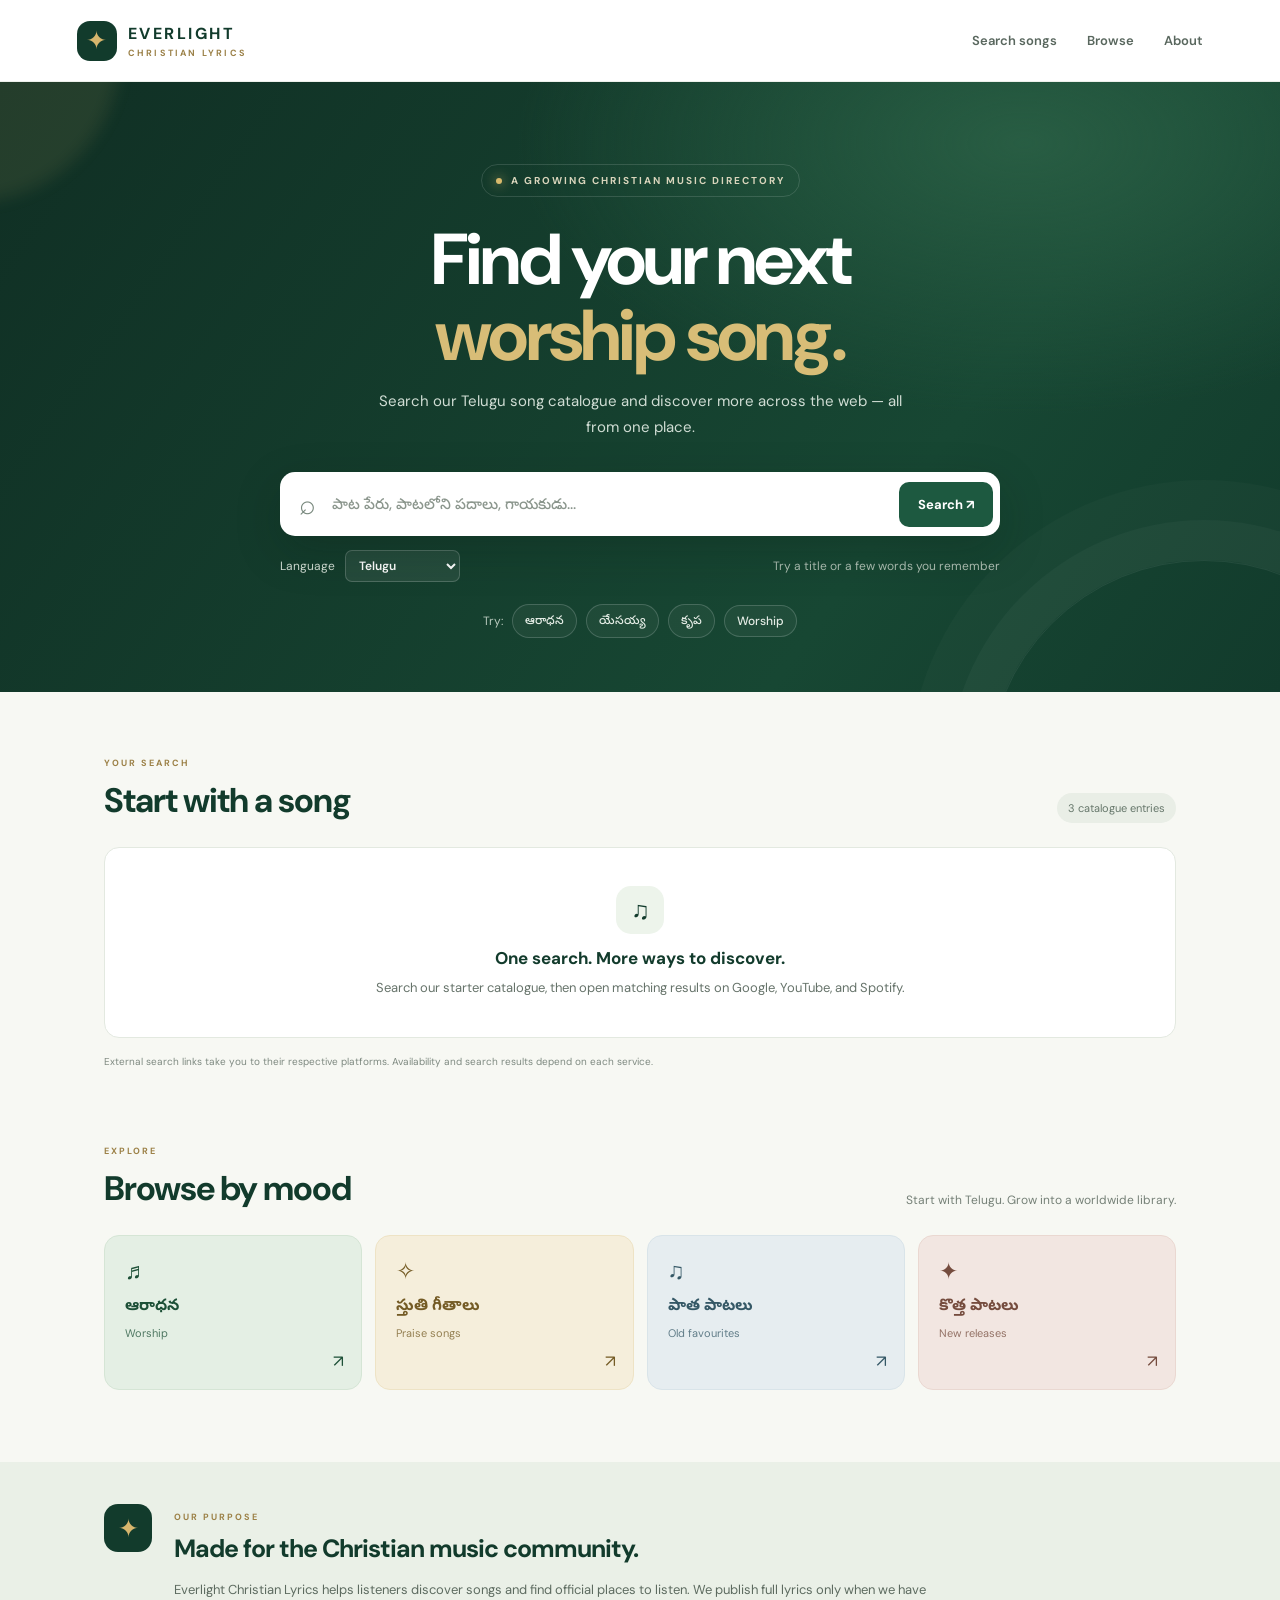
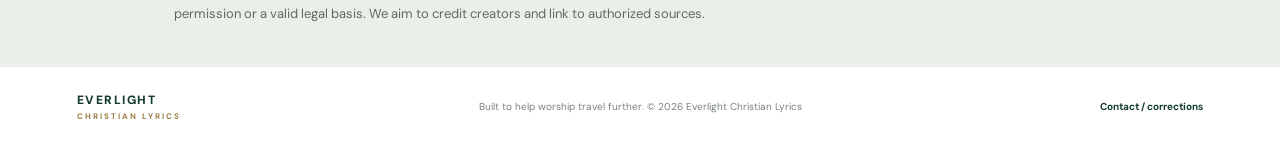
==== index.html @ e4e95d20 "Add files via upload" ====
<!doctype html>
<html lang="en">
<head>
  <meta charset="utf-8">
  <meta name="viewport" content="width=device-width, initial-scale=1">
  <meta name="theme-color" content="#123b2c">
  <meta name="description" content="Discover Telugu Christian songs, lyrics resources, and official listening links with Everlight Christian Lyrics.">
  <title>Everlight Christian Lyrics — Find Your Worship Song</title>
  <link rel="preconnect" href="https://fonts.googleapis.com">
  <link rel="preconnect" href="https://fonts.gstatic.com" crossorigin>
  <link href="https://fonts.googleapis.com/css2?family=DM+Sans:wght@400;500;600;700&family=Noto+Sans+Telugu:wght@400;500;600;700;800&display=swap" rel="stylesheet">
  <link rel="stylesheet" href="styles.css">
</head>
<body>
  <header class="site-header">
    <a class="brand" href="#" aria-label="Everlight Christian Lyrics home">
      <span class="brand-mark" aria-hidden="true">✦</span>
      <span><strong>EVERLIGHT</strong><small>CHRISTIAN LYRICS</small></span>
    </a>
    <nav aria-label="Main navigation">
      <a href="#search">Search songs</a>
      <a href="#browse">Browse</a>
      <a href="#about">About</a>
    </nav>
  </header>

  <main>
    <section class="hero" id="search">
      <div class="hero-glow"></div>
      <div class="eyebrow"><span class="eyebrow-dot"></span> A growing Christian music directory</div>
      <h1>Find your next<br><em>worship song.</em></h1>
      <p class="hero-copy">Search our Telugu song catalogue and discover more across the web — all from one place.</p>
      <form id="search-form" class="search-box" role="search">
        <span class="search-icon" aria-hidden="true">⌕</span>
        <input id="search-input" type="search" placeholder="పాట పేరు, పాటలోని పదాలు, గాయకుడు..." autocomplete="off" aria-label="Search songs, lyrics snippets, or artists">
        <button type="submit">Search <span aria-hidden="true">↗</span></button>
      </form>
      <div class="search-options">
        <label for="language-filter">Language</label>
        <select id="language-filter">
          <option value="all">All languages</option>
          <option value="Telugu" selected>Telugu</option>
          <option value="English">English</option>
          <option value="Hindi">Hindi</option>
          <option value="Tamil">Tamil</option>
          <option value="Malayalam">Malayalam</option>
          <option value="Kannada">Kannada</option>
        </select>
        <span class="search-note">Try a title or a few words you remember</span>
      </div>
      <div class="quick-searches" aria-label="Popular search suggestions">
        <span>Try:</span>
        <button type="button" data-query="ఆరాధన">ఆరాధన</button>
        <button type="button" data-query="యేసయ్య">యేసయ్య</button>
        <button type="button" data-query="కృప">కృప</button>
        <button type="button" data-query="worship">Worship</button>
      </div>
    </section>

    <section class="results-section" id="results" aria-live="polite">
      <div class="section-heading">
        <div><span class="section-kicker">YOUR SEARCH</span><h2 id="results-title">Start with a song</h2></div>
        <span id="result-count" class="result-count">Catalogue + web</span>
      </div>
      <div id="results-list" class="results-grid">
        <article class="welcome-card">
          <div class="welcome-icon">♫</div>
          <h3>One search. More ways to discover.</h3>
          <p>Search our starter catalogue, then open matching results on Google, YouTube, and Spotify.</p>
        </article>
      </div>
      <p class="disclaimer">External search links take you to their respective platforms. Availability and search results depend on each service.</p>
    </section>

    <section class="browse-section" id="browse">
      <div class="section-heading">
        <div><span class="section-kicker">EXPLORE</span><h2>Browse by mood</h2></div>
        <p class="section-subtitle">Start with Telugu. Grow into a worldwide library.</p>
      </div>
      <div class="category-grid">
        <button class="category-card green" data-query="Telugu Christian worship songs"><span class="category-symbol">♬</span><strong>ఆరాధన</strong><small>Worship</small><span class="card-arrow">↗</span></button>
        <button class="category-card gold" data-query="Telugu Christian praise songs"><span class="category-symbol">✧</span><strong>స్తుతి గీతాలు</strong><small>Praise songs</small><span class="card-arrow">↗</span></button>
        <button class="category-card blue" data-query="Telugu Christian old songs hymns"><span class="category-symbol">♫</span><strong>పాత పాటలు</strong><small>Old favourites</small><span class="card-arrow">↗</span></button>
        <button class="category-card rose" data-query="Telugu Christian new songs"><span class="category-symbol">✦</span><strong>కొత్త పాటలు</strong><small>New releases</small><span class="card-arrow">↗</span></button>
      </div>
    </section>

    <section class="about-section" id="about">
      <div class="about-mark">✦</div>
      <div><span class="section-kicker">OUR PURPOSE</span><h2>Made for the Christian music community.</h2>
        <p>Everlight Christian Lyrics helps listeners discover songs and find official places to listen. We publish full lyrics only when we have permission or a valid legal basis. We aim to credit creators and link to authorized sources.</p>
      </div>
    </section>
  </main>

  <footer>
    <a class="footer-brand" href="#">EVERLIGHT <span>CHRISTIAN LYRICS</span></a>
    <span>Built to help worship travel further. © <span id="year"></span> Everlight Christian Lyrics</span>
    <a href="mailto:hello@example.com" id="contact-link">Contact / corrections</a>
  </footer>
  <script src="app.js"></script>
</body>
</html>
---- styles.css ----
:root{--forest:#123b2c;--forest2:#1d5940;--leaf:#8bbf91;--gold:#d7b66d;--cream:#f7f8f3;--ink:#18251e;--muted:#66736a;--line:#e3e9e0;--white:#fff}
*{box-sizing:border-box}html{scroll-behavior:smooth}body{margin:0;background:var(--cream);color:var(--ink);font-family:"DM Sans","Noto Sans Telugu",sans-serif}a{color:inherit;text-decoration:none}.site-header{height:82px;display:flex;align-items:center;justify-content:space-between;padding:0 clamp(20px,6vw,88px);background:#fff;border-bottom:1px solid #edf0eb}.brand{display:flex;align-items:center;gap:11px;color:var(--forest)}.brand-mark{display:grid;place-items:center;width:40px;height:40px;border-radius:13px;background:var(--forest);color:var(--gold);font-size:25px}.brand strong{display:block;font-size:16px;letter-spacing:2.5px}.brand small{display:block;margin-top:3px;font-size:9px;font-weight:700;letter-spacing:2.2px;color:#9b8148}.site-header nav{display:flex;gap:30px;color:#59675e;font-size:13px;font-weight:600}.site-header nav a:hover{color:var(--forest)}.hero{position:relative;overflow:hidden;background:radial-gradient(ellipse at 80% 10%,#285d43 0%,transparent 35%),linear-gradient(125deg,#102f24,#174733 70%,#123b2c);color:#fff;padding:82px 20px 54px;text-align:center}.hero:after{content:"";position:absolute;width:430px;height:430px;border:1px solid #ffffff12;border-radius:50%;right:-140px;bottom:-300px;box-shadow:0 0 0 40px #ffffff08,0 0 0 80px #ffffff05;pointer-events:none}.hero-glow{position:absolute;width:300px;height:300px;left:-180px;top:-180px;background:#d8ba6b1a;filter:blur(8px);border-radius:50%}.eyebrow,.section-kicker{font-size:10px;letter-spacing:2px;font-weight:700;text-transform:uppercase}.eyebrow{display:inline-flex;align-items:center;gap:9px;color:#d9d5bc;border:1px solid #ffffff22;border-radius:30px;padding:9px 14px}.eyebrow-dot{width:6px;height:6px;border-radius:50%;background:#d9ba6c;box-shadow:0 0 12px #d9ba6c}.hero h1{font-size:clamp(42px,6vw,72px);line-height:1.05;letter-spacing:-2.8px;margin:25px 0 16px;font-weight:700}.hero h1 em{font-style:normal;color:#d8bd77}.hero-copy{max-width:540px;margin:0 auto;color:#d0ddd4;font-size:15px;line-height:1.7}.search-box{position:relative;display:flex;align-items:center;max-width:720px;margin:32px auto 0;padding:7px;background:#fff;border-radius:15px;box-shadow:0 15px 45px #071c1438}.search-icon{font-size:28px;color:#78887d;padding:0 12px}.search-box input{flex:1;min-width:0;border:0;outline:0;font:500 15px "DM Sans","Noto Sans Telugu",sans-serif;color:#1c2e23;padding:15px 4px;background:transparent}.search-box input::placeholder{color:#8b968d}.search-box button{border:0;background:var(--forest2);color:#fff;border-radius:10px;padding:14px 19px;font:700 13px "DM Sans",sans-serif;cursor:pointer;white-space:nowrap}.search-box button:hover{background:#26704e}.search-options{max-width:720px;margin:14px auto 0;display:flex;align-items:center;gap:10px;text-align:left;color:#d2ded5;font-size:12px}.search-options select{background:#ffffff13;border:1px solid #ffffff30;color:#fff;border-radius:7px;padding:6px 9px;font:600 12px "DM Sans",sans-serif}.search-options select option{color:#15251c}.search-note{margin-left:auto;color:#aebfb3}.quick-searches{display:flex;justify-content:center;align-items:center;flex-wrap:wrap;gap:9px;margin-top:22px;color:#b8c9bd;font-size:12px}.quick-searches button{border:1px solid #ffffff2c;background:#ffffff0b;color:#e4ece5;border-radius:20px;padding:7px 12px;font:500 12px "DM Sans","Noto Sans Telugu",sans-serif;cursor:pointer}.quick-searches button:hover{background:#ffffff1b}.results-section,.browse-section{max-width:1120px;margin:0 auto;padding:58px 24px}.section-heading{display:flex;align-items:end;justify-content:space-between;gap:20px;margin-bottom:24px}.section-kicker{color:#9c8147;font-size:9px}.section-heading h2,.about-section h2{font-size:clamp(25px,3vw,34px);letter-spacing:-1px;margin:7px 0 0;color:var(--forest)}.result-count{font-size:11px;color:#66776b;background:#e9eee6;padding:8px 11px;border-radius:20px}.results-grid{display:grid;grid-template-columns:repeat(2,minmax(0,1fr));gap:13px}.welcome-card,.song-card,.empty-card{border:1px solid var(--line);background:#fff;border-radius:15px;padding:23px}.welcome-card{grid-column:1/-1;text-align:center;padding:38px 20px}.welcome-icon{display:grid;place-items:center;margin:0 auto 13px;width:48px;height:48px;background:#edf4eb;color:var(--forest);border-radius:15px;font-size:25px}.welcome-card h3,.empty-card h3{margin:0 0 8px;font-size:17px;color:var(--forest)}.welcome-card p,.empty-card p{margin:0;color:var(--muted);font-size:13px;line-height:1.7}.song-card{display:flex;flex-direction:column;gap:12px}.song-top{display:flex;gap:12px;align-items:flex-start}.song-symbol{flex:0 0 43px;width:43px;height:43px;border-radius:12px;background:#edf4eb;color:var(--forest);display:grid;place-items:center;font-size:21px}.song-card h3{margin:0 0 4px;font-size:16px;color:var(--forest);line-height:1.45}.song-meta{font-size:11px;color:#778379}.song-description{font-size:12px;color:#536157;line-height:1.65;margin:0}.song-actions{display:flex;flex-wrap:wrap;gap:7px;margin-top:auto}.song-actions a{font-size:11px;font-weight:700;border:1px solid #dce6db;color:var(--forest);padding:8px 10px;border-radius:8px}.song-actions a:hover{background:#edf4eb}.web-search-card{grid-column:1/-1;background:#f0f5ed;border:1px solid #dfe9dc;border-radius:15px;padding:21px}.web-search-card h3{margin:0 0 7px;color:var(--forest);font-size:15px}.web-search-card p{margin:0 0 14px;font-size:12px;color:#647468}.web-links{display:flex;flex-wrap:wrap;gap:9px}.web-links a{background:var(--forest);color:#fff;padding:10px 13px;border-radius:8px;font-size:12px;font-weight:700}.disclaimer{font-size:10px;color:#7e8980;margin:16px 0 0;line-height:1.6}.browse-section{padding-top:10px;padding-bottom:72px}.section-subtitle{font-size:12px;color:#758077;margin:0 0 3px}.category-grid{display:grid;grid-template-columns:repeat(4,minmax(0,1fr));gap:13px}.category-card{position:relative;text-align:left;min-height:155px;padding:20px;border:1px solid transparent;border-radius:15px;cursor:pointer;display:flex;flex-direction:column;align-items:flex-start;gap:8px;font-family:"DM Sans","Noto Sans Telugu",sans-serif;transition:transform .2s}.category-card:hover{transform:translateY(-3px)}.category-card.green{background:#e4efe4;color:#1d5037;border-color:#d5e5d5}.category-card.gold{background:#f5eedb;color:#745b25;border-color:#eee3c5}.category-card.blue{background:#e6edf0;color:#355866;border-color:#d9e4e9}.category-card.rose{background:#f2e6e1;color:#754c3e;border-color:#ead8d1}.category-symbol{font-size:23px}.category-card strong{font-size:16px}.category-card small{font-size:11px;opacity:.75}.card-arrow{position:absolute;right:17px;bottom:17px;font-size:17px}.about-section{display:flex;align-items:flex-start;gap:22px;background:#eaf0e7;padding:42px max(24px,calc((100% - 1072px)/2));}.about-mark{flex:0 0 48px;height:48px;border-radius:14px;background:var(--forest);color:var(--gold);display:grid;place-items:center;font-size:25px}.about-section h2{font-size:25px}.about-section p{max-width:760px;color:#5d6b60;font-size:13px;line-height:1.8;margin-bottom:0}footer{display:flex;align-items:center;justify-content:space-between;gap:15px;padding:25px clamp(20px,6vw,88px);background:#fff;color:#788279;font-size:10px}.footer-brand{font-size:12px;font-weight:800;letter-spacing:1.5px;color:var(--forest)}.footer-brand span{display:block;font-size:8px;letter-spacing:2px;color:#9c8147;margin-top:3px}footer>a:last-child{font-weight:700;color:var(--forest)}@media(max-width:700px){.site-header{height:70px;padding:0 18px}.site-header nav{gap:13px;font-size:11px}.brand-mark{width:35px;height:35px}.brand strong{font-size:13px;letter-spacing:1.8px}.brand small{font-size:7px;letter-spacing:1.6px}.hero{padding:64px 17px 42px}.hero h1{letter-spacing:-1.8px}.hero-copy{font-size:13px}.search-box{gap:2px}.search-box input{font-size:13px}.search-box button{padding:13px 12px}.search-options{flex-wrap:wrap}.search-note{width:100%;margin-left:0}.results-section,.browse-section{padding:42px 17px}.results-grid{grid-template-columns:1fr}.section-heading{align-items:flex-start}.section-subtitle{max-width:130px;line-height:1.6}.category-grid{grid-template-columns:repeat(2,minmax(0,1fr))}.category-card{min-height:135px;padding:16px}.about-section{padding:34px 18px;gap:14px}.about-section h2{font-size:22px}footer{align-items:flex-start;flex-direction:column;padding:24px 18px;gap:12px}}@media(max-width:390px){.site-header nav a:nth-child(2){display:none}.hero h1{font-size:41px}.search-icon{padding:0 6px}.search-box button{font-size:11px}.category-card strong{font-size:14px}}
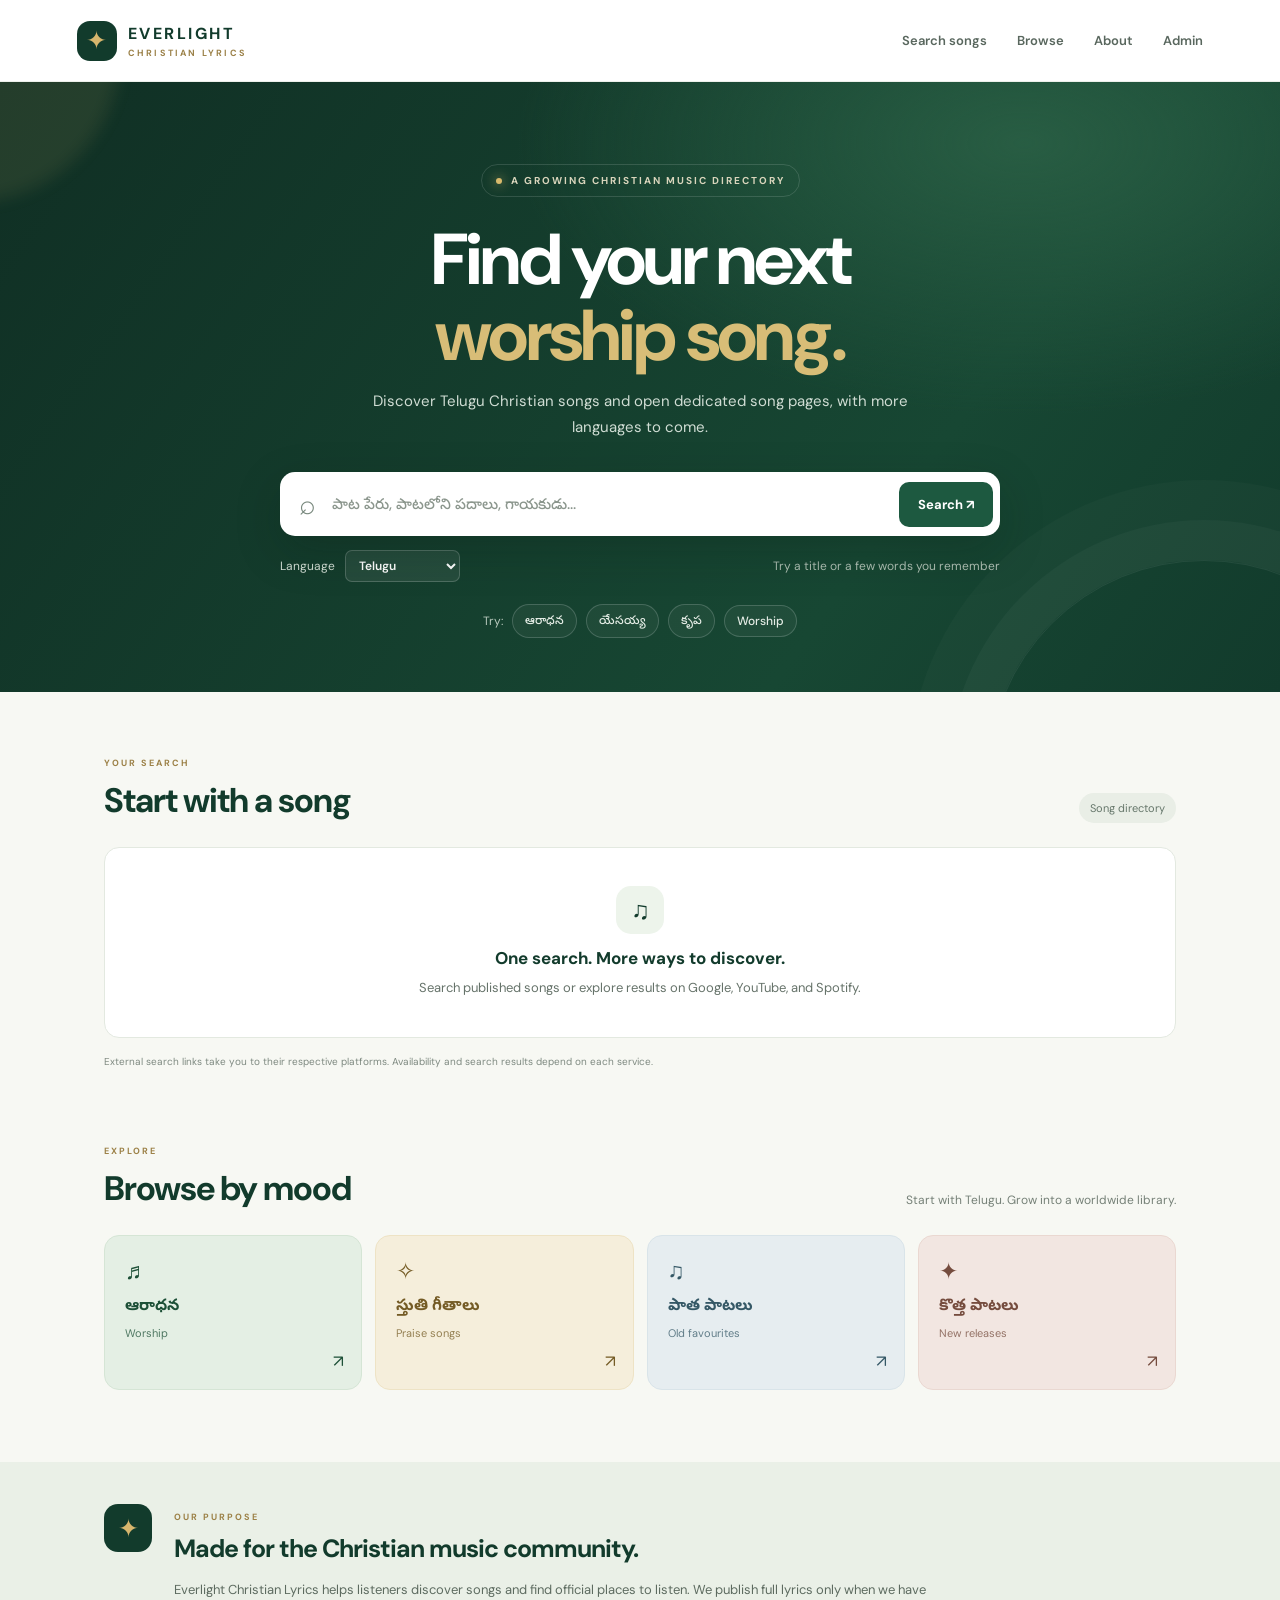
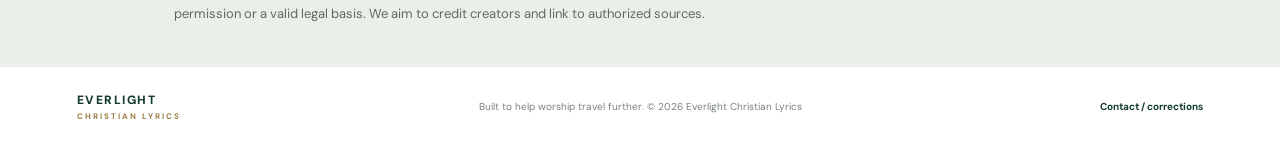
==== commit c350609b: "Add files via upload" ====
--- a/index.html
+++ b/index.html
@@ -21,6 +21,7 @@
       <a href="#search">Search songs</a>
       <a href="#browse">Browse</a>
       <a href="#about">About</a>
+      <a href="/admin/">Admin</a>
     </nav>
   </header>
 
@@ -29,7 +30,7 @@
       <div class="hero-glow"></div>
       <div class="eyebrow"><span class="eyebrow-dot"></span> A growing Christian music directory</div>
       <h1>Find your next<br><em>worship song.</em></h1>
-      <p class="hero-copy">Search our Telugu song catalogue and discover more across the web — all from one place.</p>
+      <p class="hero-copy">Discover Telugu Christian songs and open dedicated song pages, with more languages to come.</p>
       <form id="search-form" class="search-box" role="search">
         <span class="search-icon" aria-hidden="true">⌕</span>
         <input id="search-input" type="search" placeholder="పాట పేరు, పాటలోని పదాలు, గాయకుడు..." autocomplete="off" aria-label="Search songs, lyrics snippets, or artists">
@@ -66,7 +67,7 @@
         <article class="welcome-card">
           <div class="welcome-icon">♫</div>
           <h3>One search. More ways to discover.</h3>
-          <p>Search our starter catalogue, then open matching results on Google, YouTube, and Spotify.</p>
+          <p>Search published songs or explore results on Google, YouTube, and Spotify.</p>
         </article>
       </div>
       <p class="disclaimer">External search links take you to their respective platforms. Availability and search results depend on each service.</p>
@@ -96,7 +97,7 @@
   <footer>
     <a class="footer-brand" href="#">EVERLIGHT <span>CHRISTIAN LYRICS</span></a>
     <span>Built to help worship travel further. © <span id="year"></span> Everlight Christian Lyrics</span>
-    <a href="mailto:hello@example.com" id="contact-link">Contact / corrections</a>
+    <a href="mailto:REPLACE_WITH_YOUR_EMAIL" id="contact-link">Contact / corrections</a>
   </footer>
   <script src="app.js"></script>
 </body>
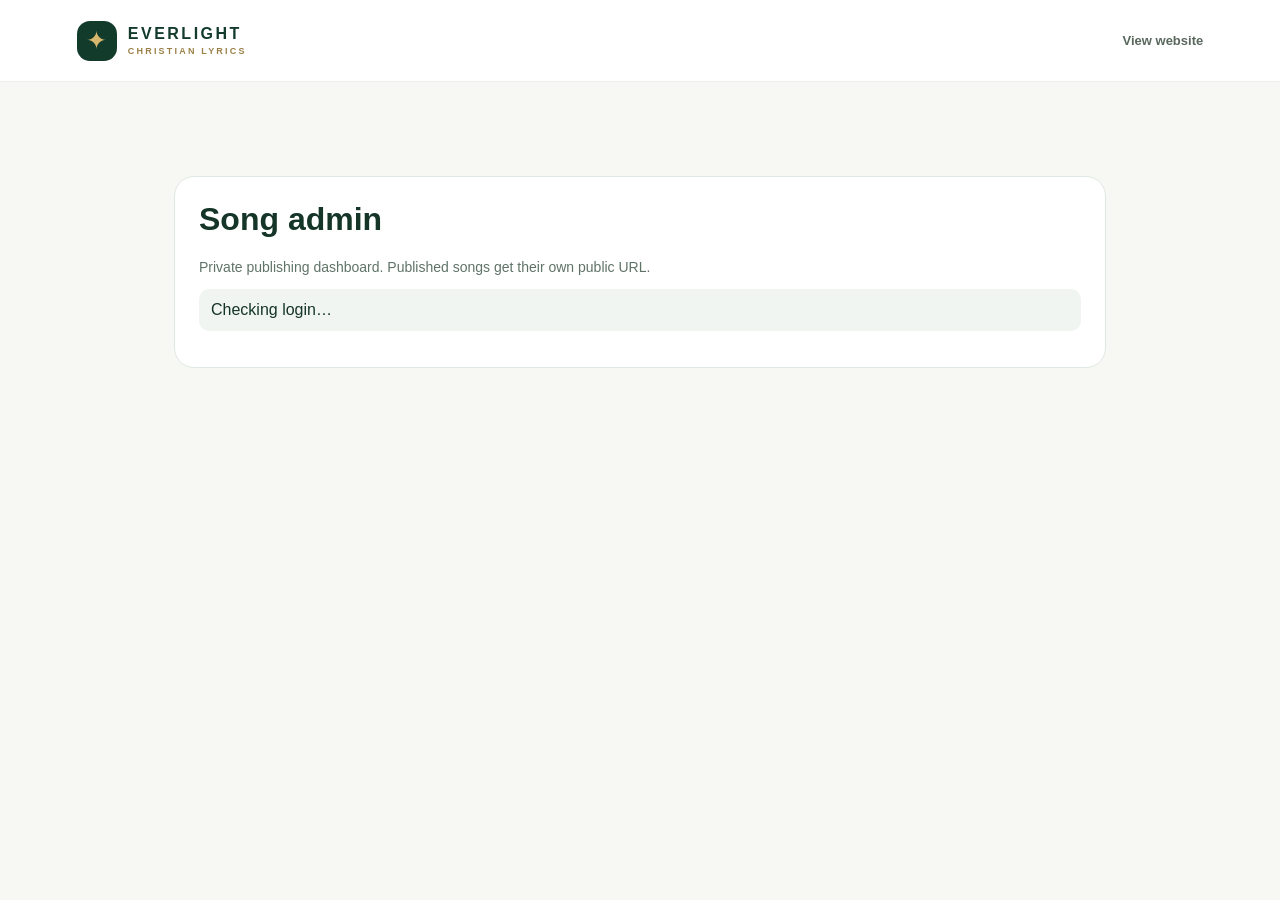
==== commit 82f38f20: "Add files via upload" ====
--- a/index.html
+++ b/index.html
@@ -1,104 +1,5 @@
-<!doctype html>
-<html lang="en">
-<head>
-  <meta charset="utf-8">
-  <meta name="viewport" content="width=device-width, initial-scale=1">
-  <meta name="theme-color" content="#123b2c">
-  <meta name="description" content="Discover Telugu Christian songs, lyrics resources, and official listening links with Everlight Christian Lyrics.">
-  <title>Everlight Christian Lyrics — Find Your Worship Song</title>
-  <link rel="preconnect" href="https://fonts.googleapis.com">
-  <link rel="preconnect" href="https://fonts.gstatic.com" crossorigin>
-  <link href="https://fonts.googleapis.com/css2?family=DM+Sans:wght@400;500;600;700&family=Noto+Sans+Telugu:wght@400;500;600;700;800&display=swap" rel="stylesheet">
-  <link rel="stylesheet" href="styles.css">
-</head>
-<body>
-  <header class="site-header">
-    <a class="brand" href="#" aria-label="Everlight Christian Lyrics home">
-      <span class="brand-mark" aria-hidden="true">✦</span>
-      <span><strong>EVERLIGHT</strong><small>CHRISTIAN LYRICS</small></span>
-    </a>
-    <nav aria-label="Main navigation">
-      <a href="#search">Search songs</a>
-      <a href="#browse">Browse</a>
-      <a href="#about">About</a>
-      <a href="/admin/">Admin</a>
-    </nav>
-  </header>
-
-  <main>
-    <section class="hero" id="search">
-      <div class="hero-glow"></div>
-      <div class="eyebrow"><span class="eyebrow-dot"></span> A growing Christian music directory</div>
-      <h1>Find your next<br><em>worship song.</em></h1>
-      <p class="hero-copy">Discover Telugu Christian songs and open dedicated song pages, with more languages to come.</p>
-      <form id="search-form" class="search-box" role="search">
-        <span class="search-icon" aria-hidden="true">⌕</span>
-        <input id="search-input" type="search" placeholder="పాట పేరు, పాటలోని పదాలు, గాయకుడు..." autocomplete="off" aria-label="Search songs, lyrics snippets, or artists">
-        <button type="submit">Search <span aria-hidden="true">↗</span></button>
-      </form>
-      <div class="search-options">
-        <label for="language-filter">Language</label>
-        <select id="language-filter">
-          <option value="all">All languages</option>
-          <option value="Telugu" selected>Telugu</option>
-          <option value="English">English</option>
-          <option value="Hindi">Hindi</option>
-          <option value="Tamil">Tamil</option>
-          <option value="Malayalam">Malayalam</option>
-          <option value="Kannada">Kannada</option>
-        </select>
-        <span class="search-note">Try a title or a few words you remember</span>
-      </div>
-      <div class="quick-searches" aria-label="Popular search suggestions">
-        <span>Try:</span>
-        <button type="button" data-query="ఆరాధన">ఆరాధన</button>
-        <button type="button" data-query="యేసయ్య">యేసయ్య</button>
-        <button type="button" data-query="కృప">కృప</button>
-        <button type="button" data-query="worship">Worship</button>
-      </div>
-    </section>
-
-    <section class="results-section" id="results" aria-live="polite">
-      <div class="section-heading">
-        <div><span class="section-kicker">YOUR SEARCH</span><h2 id="results-title">Start with a song</h2></div>
-        <span id="result-count" class="result-count">Catalogue + web</span>
-      </div>
-      <div id="results-list" class="results-grid">
-        <article class="welcome-card">
-          <div class="welcome-icon">♫</div>
-          <h3>One search. More ways to discover.</h3>
-          <p>Search published songs or explore results on Google, YouTube, and Spotify.</p>
-        </article>
-      </div>
-      <p class="disclaimer">External search links take you to their respective platforms. Availability and search results depend on each service.</p>
-    </section>
-
-    <section class="browse-section" id="browse">
-      <div class="section-heading">
-        <div><span class="section-kicker">EXPLORE</span><h2>Browse by mood</h2></div>
-        <p class="section-subtitle">Start with Telugu. Grow into a worldwide library.</p>
-      </div>
-      <div class="category-grid">
-        <button class="category-card green" data-query="Telugu Christian worship songs"><span class="category-symbol">♬</span><strong>ఆరాధన</strong><small>Worship</small><span class="card-arrow">↗</span></button>
-        <button class="category-card gold" data-query="Telugu Christian praise songs"><span class="category-symbol">✧</span><strong>స్తుతి గీతాలు</strong><small>Praise songs</small><span class="card-arrow">↗</span></button>
-        <button class="category-card blue" data-query="Telugu Christian old songs hymns"><span class="category-symbol">♫</span><strong>పాత పాటలు</strong><small>Old favourites</small><span class="card-arrow">↗</span></button>
-        <button class="category-card rose" data-query="Telugu Christian new songs"><span class="category-symbol">✦</span><strong>కొత్త పాటలు</strong><small>New releases</small><span class="card-arrow">↗</span></button>
-      </div>
-    </section>
-
-    <section class="about-section" id="about">
-      <div class="about-mark">✦</div>
-      <div><span class="section-kicker">OUR PURPOSE</span><h2>Made for the Christian music community.</h2>
-        <p>Everlight Christian Lyrics helps listeners discover songs and find official places to listen. We publish full lyrics only when we have permission or a valid legal basis. We aim to credit creators and link to authorized sources.</p>
-      </div>
-    </section>
-  </main>
-
-  <footer>
-    <a class="footer-brand" href="#">EVERLIGHT <span>CHRISTIAN LYRICS</span></a>
-    <span>Built to help worship travel further. © <span id="year"></span> Everlight Christian Lyrics</span>
-    <a href="mailto:REPLACE_WITH_YOUR_EMAIL" id="contact-link">Contact / corrections</a>
-  </footer>
-  <script src="app.js"></script>
-</body>
-</html>
+<!doctype html><html lang="en"><head><meta charset="utf-8"><meta name="viewport" content="width=device-width,initial-scale=1"><meta name="robots" content="noindex,nofollow"><title>Admin — Everlight Christian Lyrics</title><link rel="stylesheet" href="/styles.css"><style>
+.admin-wrap{max-width:980px;margin:50px auto;padding:24px}.admin-panel{background:#fff;border:1px solid #dfe8e1;border-radius:20px;padding:24px;margin:20px 0;color:#153528}.admin-panel h1,.admin-panel h2{margin-top:0}.admin-grid{display:grid;grid-template-columns:repeat(2,minmax(0,1fr));gap:14px}.admin-field{display:flex;flex-direction:column;gap:7px}.admin-field.full{grid-column:1/-1}.admin-field label{font-weight:700;font-size:14px}.admin-field input,.admin-field textarea,.admin-field select{width:100%;padding:12px;border:1px solid #cbd8cf;border-radius:10px;font:inherit;background:#fff;color:#17382b}.admin-field textarea{min-height:140px;resize:vertical}.admin-actions{display:flex;gap:10px;flex-wrap:wrap;margin-top:18px}.admin-btn{border:0;border-radius:10px;padding:12px 16px;background:#14583d;color:#fff;font-weight:700;cursor:pointer}.admin-btn.secondary{background:#eaf1ec;color:#16412e}.admin-btn.danger{background:#a52d2d}.admin-status{padding:12px;border-radius:10px;background:#f0f5f1;margin:12px 0;white-space:pre-wrap}.song-row{display:flex;justify-content:space-between;gap:15px;align-items:center;padding:14px 0;border-bottom:1px solid #e5ece7}.song-row small{display:block;color:#627268;margin-top:4px}.song-row button{margin:3px}.muted{color:#607368;font-size:14px}@media(max-width:650px){.admin-grid{grid-template-columns:1fr}.admin-field.full{grid-column:auto}.admin-wrap{padding:14px;margin:20px auto}.admin-panel{padding:16px}.song-row{align-items:flex-start;flex-direction:column}}
+</style></head><body><header class="site-header"><a class="brand" href="/"><span class="brand-mark">✦</span><span><strong>EVERLIGHT</strong><small>CHRISTIAN LYRICS</small></span></a><nav><a href="/">View website</a></nav></header><main class="admin-wrap"><div class="admin-panel"><h1>Song admin</h1><p class="muted">Private publishing dashboard. Published songs get their own public URL.</p><div id="status" class="admin-status" role="status">Checking login…</div><section id="login-section" hidden><form id="login-form"><div class="admin-field"><label for="password">Admin password</label><input id="password" type="password" autocomplete="current-password" required></div><div class="admin-actions"><button class="admin-btn">Log in</button></div></form></section><section id="dashboard" hidden><div class="admin-actions"><button class="admin-btn" id="new-song">+ Add new song</button><button class="admin-btn secondary" id="logout">Log out</button></div><p class="muted">Only publish lyrics you wrote, control, have permission to publish, or otherwise have a valid legal basis to use.</p></section></div>
+<section id="editor" class="admin-panel" hidden><h2 id="editor-heading">Add a song</h2><form id="song-form"><input type="hidden" id="song-id"><div class="admin-grid"><div class="admin-field"><label for="title">Song title *</label><input id="title" required maxlength="180"></div><div class="admin-field"><label for="artist">Singer / artist</label><input id="artist" maxlength="180"></div><div class="admin-field"><label for="language">Language</label><select id="language"><option>Telugu</option><option>English</option><option>Hindi</option><option>Tamil</option><option>Malayalam</option><option>Kannada</option><option>Other</option></select></div><div class="admin-field"><label for="slug">Page URL slug *</label><input id="slug" required pattern="[a-z0-9]+(?:-[a-z0-9]+)*" maxlength="180"><small class="muted">Example: yesayya-nee-prema</small></div><div class="admin-field full"><label for="description">Short description</label><textarea id="description" rows="2" maxlength="500"></textarea></div><div class="admin-field full"><label for="lyrics">Lyrics (only if authorized)</label><textarea id="lyrics" placeholder="Paste authorized lyrics here. Keep line breaks." rows="10"></textarea></div><div class="admin-field full"><label for="transliteration">Roman transliteration (optional)</label><textarea id="transliteration" rows="5"></textarea></div><div class="admin-field"><label for="youtubeUrl">Official YouTube URL</label><input id="youtubeUrl" type="url" placeholder="https://www.youtube.com/watch?v=..."></div><div class="admin-field"><label for="spotifyUrl">Spotify URL</label><input id="spotifyUrl" type="url" placeholder="https://open.spotify.com/..."></div><div class="admin-field full"><label for="searchTerms">Search terms / alternate spellings</label><input id="searchTerms" placeholder="Yesayya, Yesu, యేసయ్య (comma-separated)"></div><div class="admin-field full"><label><input type="checkbox" id="rightsConfirmed" required> I confirm I have the rights, permission, or another valid legal basis to publish any lyrics entered above.</label></div><div class="admin-field"><label for="publish">Publication status</label><select id="publish"><option value="draft">Save as draft</option><option value="published">Publish publicly</option></select></div></div><div class="admin-actions"><button class="admin-btn" type="submit">Save song</button><button class="admin-btn secondary" type="button" id="cancel-edit">Cancel</button></div></form></section>
+<section id="song-list-panel" class="admin-panel" hidden><h2>Your songs</h2><div id="song-list"></div></section></main><script src="/admin/admin.js"></script></body></html>
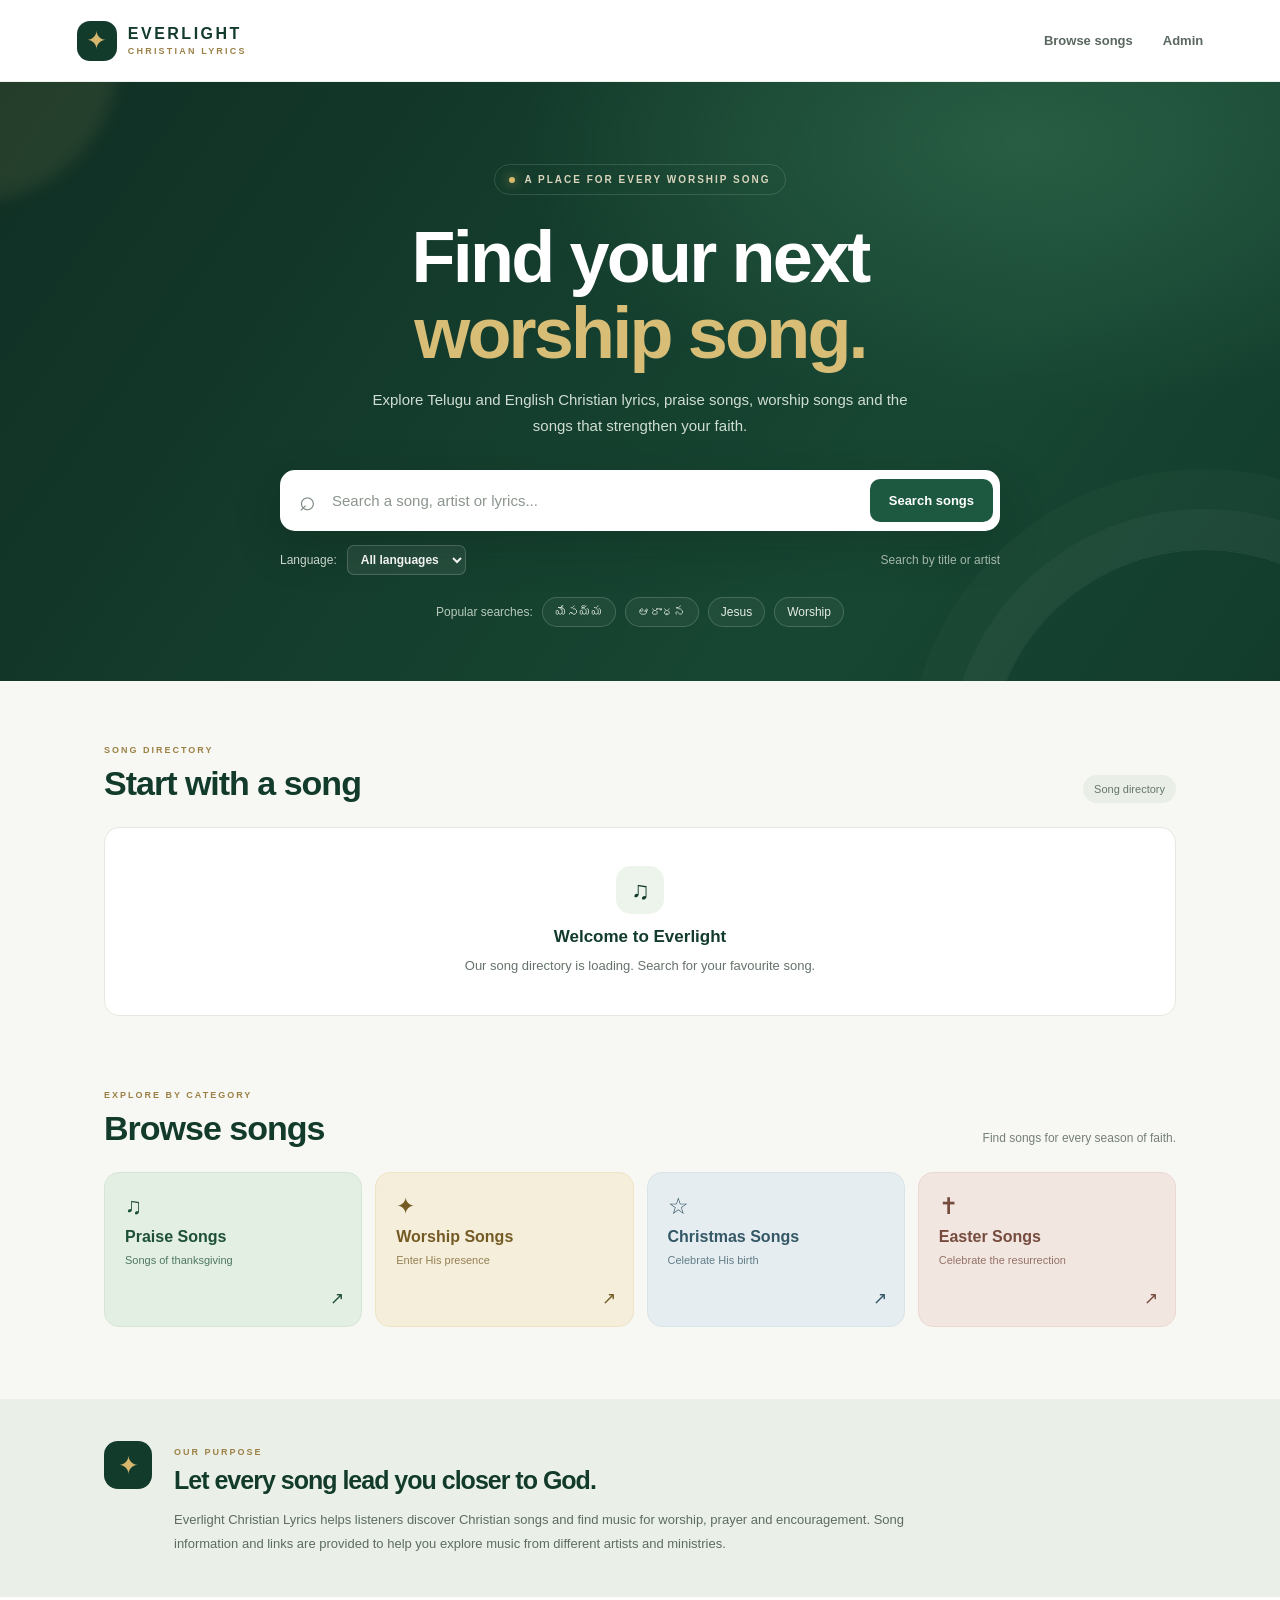
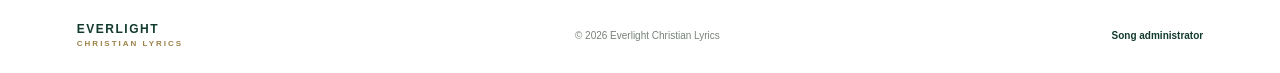
==== commit f6ae7c79: "Update index.html" ====
--- a/index.html
+++ b/index.html
@@ -1,5 +1,152 @@
-<!doctype html><html lang="en"><head><meta charset="utf-8"><meta name="viewport" content="width=device-width,initial-scale=1"><meta name="robots" content="noindex,nofollow"><title>Admin — Everlight Christian Lyrics</title><link rel="stylesheet" href="/styles.css"><style>
-.admin-wrap{max-width:980px;margin:50px auto;padding:24px}.admin-panel{background:#fff;border:1px solid #dfe8e1;border-radius:20px;padding:24px;margin:20px 0;color:#153528}.admin-panel h1,.admin-panel h2{margin-top:0}.admin-grid{display:grid;grid-template-columns:repeat(2,minmax(0,1fr));gap:14px}.admin-field{display:flex;flex-direction:column;gap:7px}.admin-field.full{grid-column:1/-1}.admin-field label{font-weight:700;font-size:14px}.admin-field input,.admin-field textarea,.admin-field select{width:100%;padding:12px;border:1px solid #cbd8cf;border-radius:10px;font:inherit;background:#fff;color:#17382b}.admin-field textarea{min-height:140px;resize:vertical}.admin-actions{display:flex;gap:10px;flex-wrap:wrap;margin-top:18px}.admin-btn{border:0;border-radius:10px;padding:12px 16px;background:#14583d;color:#fff;font-weight:700;cursor:pointer}.admin-btn.secondary{background:#eaf1ec;color:#16412e}.admin-btn.danger{background:#a52d2d}.admin-status{padding:12px;border-radius:10px;background:#f0f5f1;margin:12px 0;white-space:pre-wrap}.song-row{display:flex;justify-content:space-between;gap:15px;align-items:center;padding:14px 0;border-bottom:1px solid #e5ece7}.song-row small{display:block;color:#627268;margin-top:4px}.song-row button{margin:3px}.muted{color:#607368;font-size:14px}@media(max-width:650px){.admin-grid{grid-template-columns:1fr}.admin-field.full{grid-column:auto}.admin-wrap{padding:14px;margin:20px auto}.admin-panel{padding:16px}.song-row{align-items:flex-start;flex-direction:column}}
-</style></head><body><header class="site-header"><a class="brand" href="/"><span class="brand-mark">✦</span><span><strong>EVERLIGHT</strong><small>CHRISTIAN LYRICS</small></span></a><nav><a href="/">View website</a></nav></header><main class="admin-wrap"><div class="admin-panel"><h1>Song admin</h1><p class="muted">Private publishing dashboard. Published songs get their own public URL.</p><div id="status" class="admin-status" role="status">Checking login…</div><section id="login-section" hidden><form id="login-form"><div class="admin-field"><label for="password">Admin password</label><input id="password" type="password" autocomplete="current-password" required></div><div class="admin-actions"><button class="admin-btn">Log in</button></div></form></section><section id="dashboard" hidden><div class="admin-actions"><button class="admin-btn" id="new-song">+ Add new song</button><button class="admin-btn secondary" id="logout">Log out</button></div><p class="muted">Only publish lyrics you wrote, control, have permission to publish, or otherwise have a valid legal basis to use.</p></section></div>
-<section id="editor" class="admin-panel" hidden><h2 id="editor-heading">Add a song</h2><form id="song-form"><input type="hidden" id="song-id"><div class="admin-grid"><div class="admin-field"><label for="title">Song title *</label><input id="title" required maxlength="180"></div><div class="admin-field"><label for="artist">Singer / artist</label><input id="artist" maxlength="180"></div><div class="admin-field"><label for="language">Language</label><select id="language"><option>Telugu</option><option>English</option><option>Hindi</option><option>Tamil</option><option>Malayalam</option><option>Kannada</option><option>Other</option></select></div><div class="admin-field"><label for="slug">Page URL slug *</label><input id="slug" required pattern="[a-z0-9]+(?:-[a-z0-9]+)*" maxlength="180"><small class="muted">Example: yesayya-nee-prema</small></div><div class="admin-field full"><label for="description">Short description</label><textarea id="description" rows="2" maxlength="500"></textarea></div><div class="admin-field full"><label for="lyrics">Lyrics (only if authorized)</label><textarea id="lyrics" placeholder="Paste authorized lyrics here. Keep line breaks." rows="10"></textarea></div><div class="admin-field full"><label for="transliteration">Roman transliteration (optional)</label><textarea id="transliteration" rows="5"></textarea></div><div class="admin-field"><label for="youtubeUrl">Official YouTube URL</label><input id="youtubeUrl" type="url" placeholder="https://www.youtube.com/watch?v=..."></div><div class="admin-field"><label for="spotifyUrl">Spotify URL</label><input id="spotifyUrl" type="url" placeholder="https://open.spotify.com/..."></div><div class="admin-field full"><label for="searchTerms">Search terms / alternate spellings</label><input id="searchTerms" placeholder="Yesayya, Yesu, యేసయ్య (comma-separated)"></div><div class="admin-field full"><label><input type="checkbox" id="rightsConfirmed" required> I confirm I have the rights, permission, or another valid legal basis to publish any lyrics entered above.</label></div><div class="admin-field"><label for="publish">Publication status</label><select id="publish"><option value="draft">Save as draft</option><option value="published">Publish publicly</option></select></div></div><div class="admin-actions"><button class="admin-btn" type="submit">Save song</button><button class="admin-btn secondary" type="button" id="cancel-edit">Cancel</button></div></form></section>
-<section id="song-list-panel" class="admin-panel" hidden><h2>Your songs</h2><div id="song-list"></div></section></main><script src="/admin/admin.js"></script></body></html>+
+<!doctype html>
+<html lang="en">
+<head>
+  <meta charset="utf-8">
+  <meta name="viewport" content="width=device-width, initial-scale=1">
+  <title>Everlight Christian Lyrics | Telugu & English Christian Songs</title>
+  <meta name="description" content="Discover Telugu and English Christian song lyrics, worship songs, praise songs and gospel music. Search songs by title, artist or remembered words.">
+  <meta name="robots" content="index,follow">
+  <link rel="canonical" href="https://everlight-christian-lyrics.pages.dev/">
+  <link rel="stylesheet" href="/styles.css">
+</head>
+<body>
+  <header class="site-header">
+    <a class="brand" href="/" aria-label="Everlight Christian Lyrics home">
+      <span class="brand-mark">✦</span>
+      <span>
+        <strong>EVERLIGHT</strong>
+        <small>CHRISTIAN LYRICS</small>
+      </span>
+    </a>
+    <nav>
+      <a href="#browse">Browse songs</a>
+      <a href="/admin/">Admin</a>
+    </nav>
+  </header>
+
+  <main>
+    <section class="hero">
+      <div class="hero-glow"></div>
+      <span class="eyebrow">
+        <span class="eyebrow-dot"></span>
+        A PLACE FOR EVERY WORSHIP SONG
+      </span>
+      <h1>Find your next<br><em>worship song.</em></h1>
+      <p class="hero-copy">
+        Explore Telugu and English Christian lyrics, praise songs,
+        worship songs and the songs that strengthen your faith.
+      </p>
+
+      <form class="search-box" id="search-form">
+        <span class="search-icon">⌕</span>
+        <input id="search-input" type="search"
+          placeholder="Search a song, artist or lyrics..."
+          aria-label="Search songs">
+        <button type="submit">Search songs</button>
+      </form>
+
+      <div class="search-options">
+        <label for="language-filter">Language:</label>
+        <select id="language-filter">
+          <option value="all">All languages</option>
+          <option value="Telugu">Telugu</option>
+          <option value="English">English</option>
+          <option value="Hindi">Hindi</option>
+          <option value="Tamil">Tamil</option>
+          <option value="Malayalam">Malayalam</option>
+          <option value="Kannada">Kannada</option>
+        </select>
+        <span class="search-note">Search by title or artist</span>
+      </div>
+
+      <div class="quick-searches">
+        <span>Popular searches:</span>
+        <button type="button" data-query="యేసయ్య">యేసయ్య</button>
+        <button type="button" data-query="ఆరాధన">ఆరాధన</button>
+        <button type="button" data-query="Jesus">Jesus</button>
+        <button type="button" data-query="Worship">Worship</button>
+      </div>
+    </section>
+
+    <section class="results-section" id="results">
+      <div class="section-heading">
+        <div>
+          <span class="section-kicker">SONG DIRECTORY</span>
+          <h2 id="results-title">Start with a song</h2>
+        </div>
+        <span class="result-count" id="result-count">Loading songs...</span>
+      </div>
+      <div class="results-grid" id="results-list">
+        <article class="welcome-card">
+          <div class="welcome-icon">♫</div>
+          <h3>Welcome to Everlight</h3>
+          <p>Our song directory is loading. Search for your favourite song.</p>
+        </article>
+      </div>
+    </section>
+
+    <section class="browse-section" id="browse">
+      <div class="section-heading">
+        <div>
+          <span class="section-kicker">EXPLORE BY CATEGORY</span>
+          <h2>Browse songs</h2>
+        </div>
+        <p class="section-subtitle">Find songs for every season of faith.</p>
+      </div>
+
+      <div class="category-grid">
+        <button class="category-card green" data-query="Praise" type="button">
+          <span class="category-symbol">♫</span>
+          <strong>Praise Songs</strong>
+          <small>Songs of thanksgiving</small>
+          <span class="card-arrow">↗</span>
+        </button>
+        <button class="category-card gold" data-query="Worship" type="button">
+          <span class="category-symbol">✦</span>
+          <strong>Worship Songs</strong>
+          <small>Enter His presence</small>
+          <span class="card-arrow">↗</span>
+        </button>
+        <button class="category-card blue" data-query="Christmas" type="button">
+          <span class="category-symbol">☆</span>
+          <strong>Christmas Songs</strong>
+          <small>Celebrate His birth</small>
+          <span class="card-arrow">↗</span>
+        </button>
+        <button class="category-card rose" data-query="Easter" type="button">
+          <span class="category-symbol">✝</span>
+          <strong>Easter Songs</strong>
+          <small>Celebrate the resurrection</small>
+          <span class="card-arrow">↗</span>
+        </button>
+      </div>
+    </section>
+
+    <section class="about-section" id="about">
+      <div class="about-mark">✦</div>
+      <div>
+        <span class="section-kicker">OUR PURPOSE</span>
+        <h2>Let every song lead you closer to God.</h2>
+        <p>
+          Everlight Christian Lyrics helps listeners discover Christian
+          songs and find music for worship, prayer and encouragement.
+          Song information and links are provided to help you explore
+          music from different artists and ministries.
+        </p>
+      </div>
+    </section>
+  </main>
+
+  <footer>
+    <div class="footer-brand">
+      EVERLIGHT
+      <span>CHRISTIAN LYRICS</span>
+    </div>
+    <span>© <span id="year"></span> Everlight Christian Lyrics</span>
+    <a href="/admin/">Song administrator</a>
+  </footer>
+
+  <script src="/app.js" defer></script>
+</body>
+</html>
